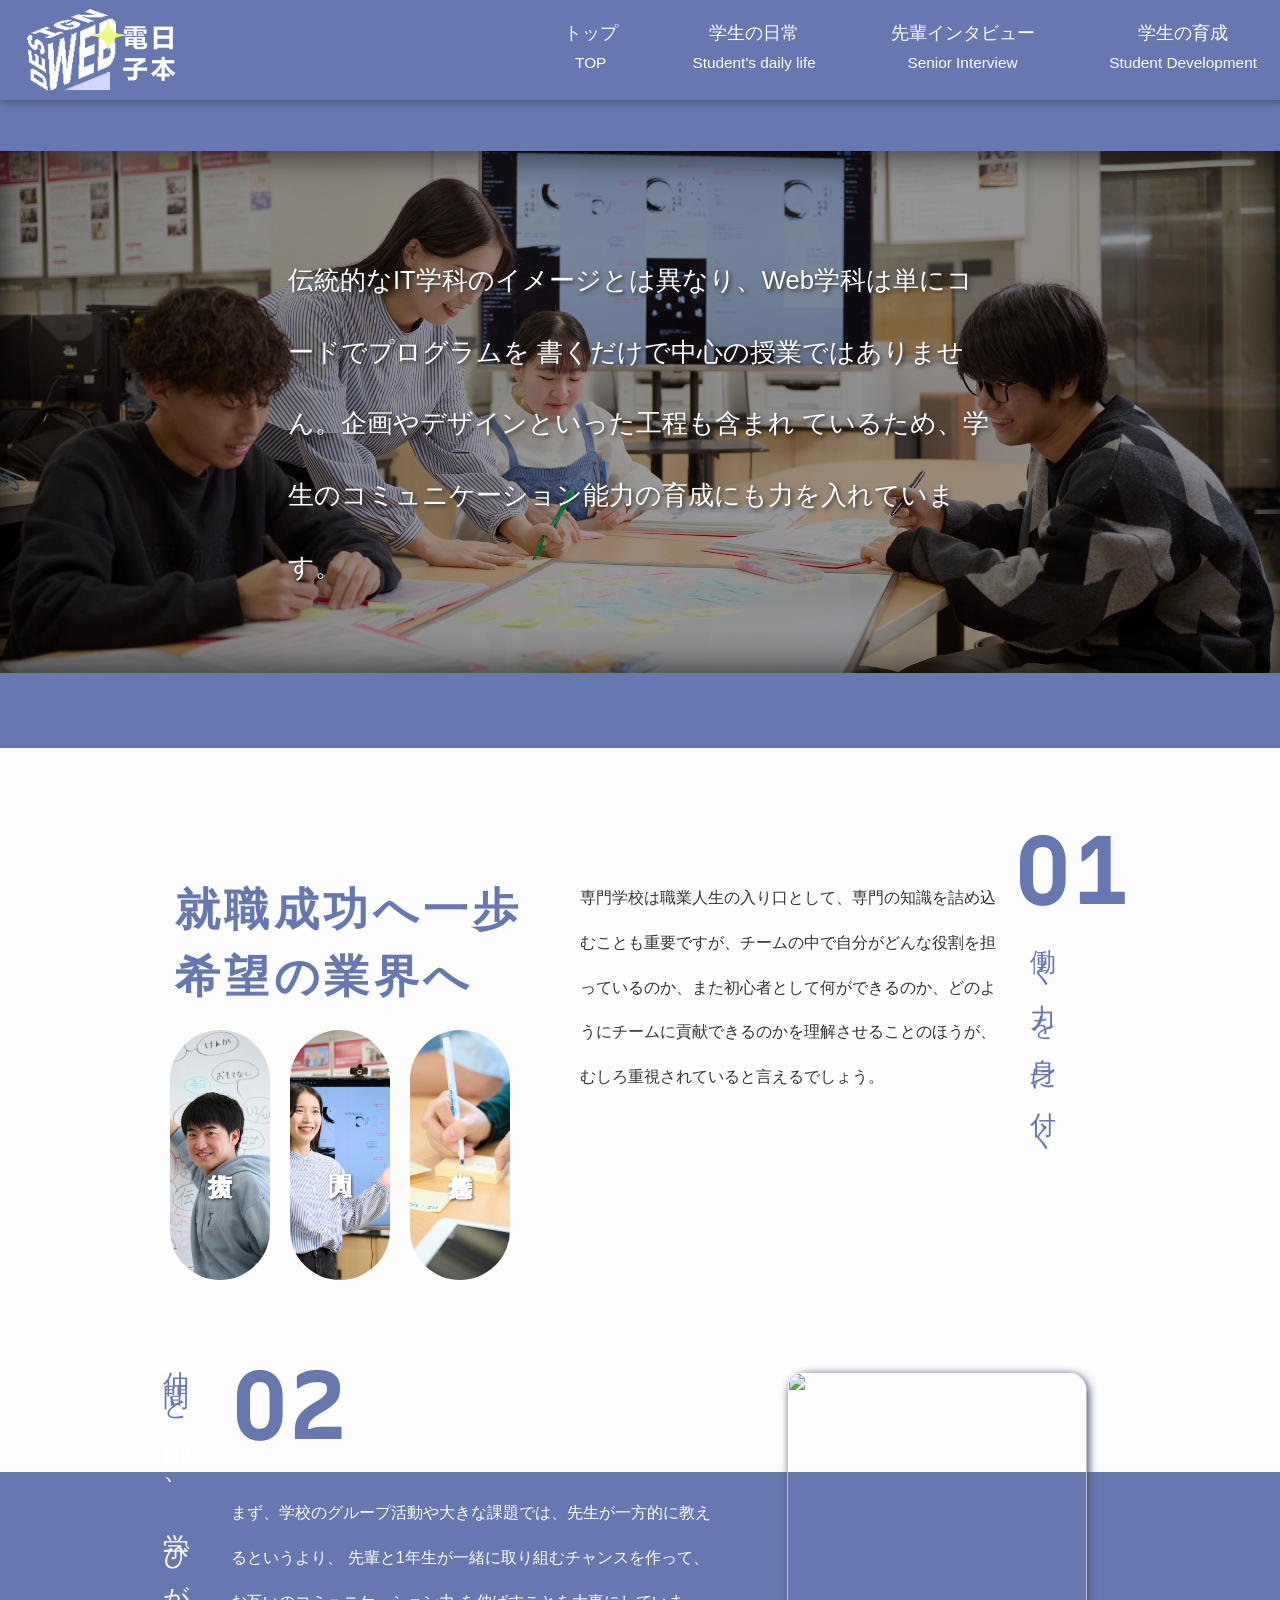
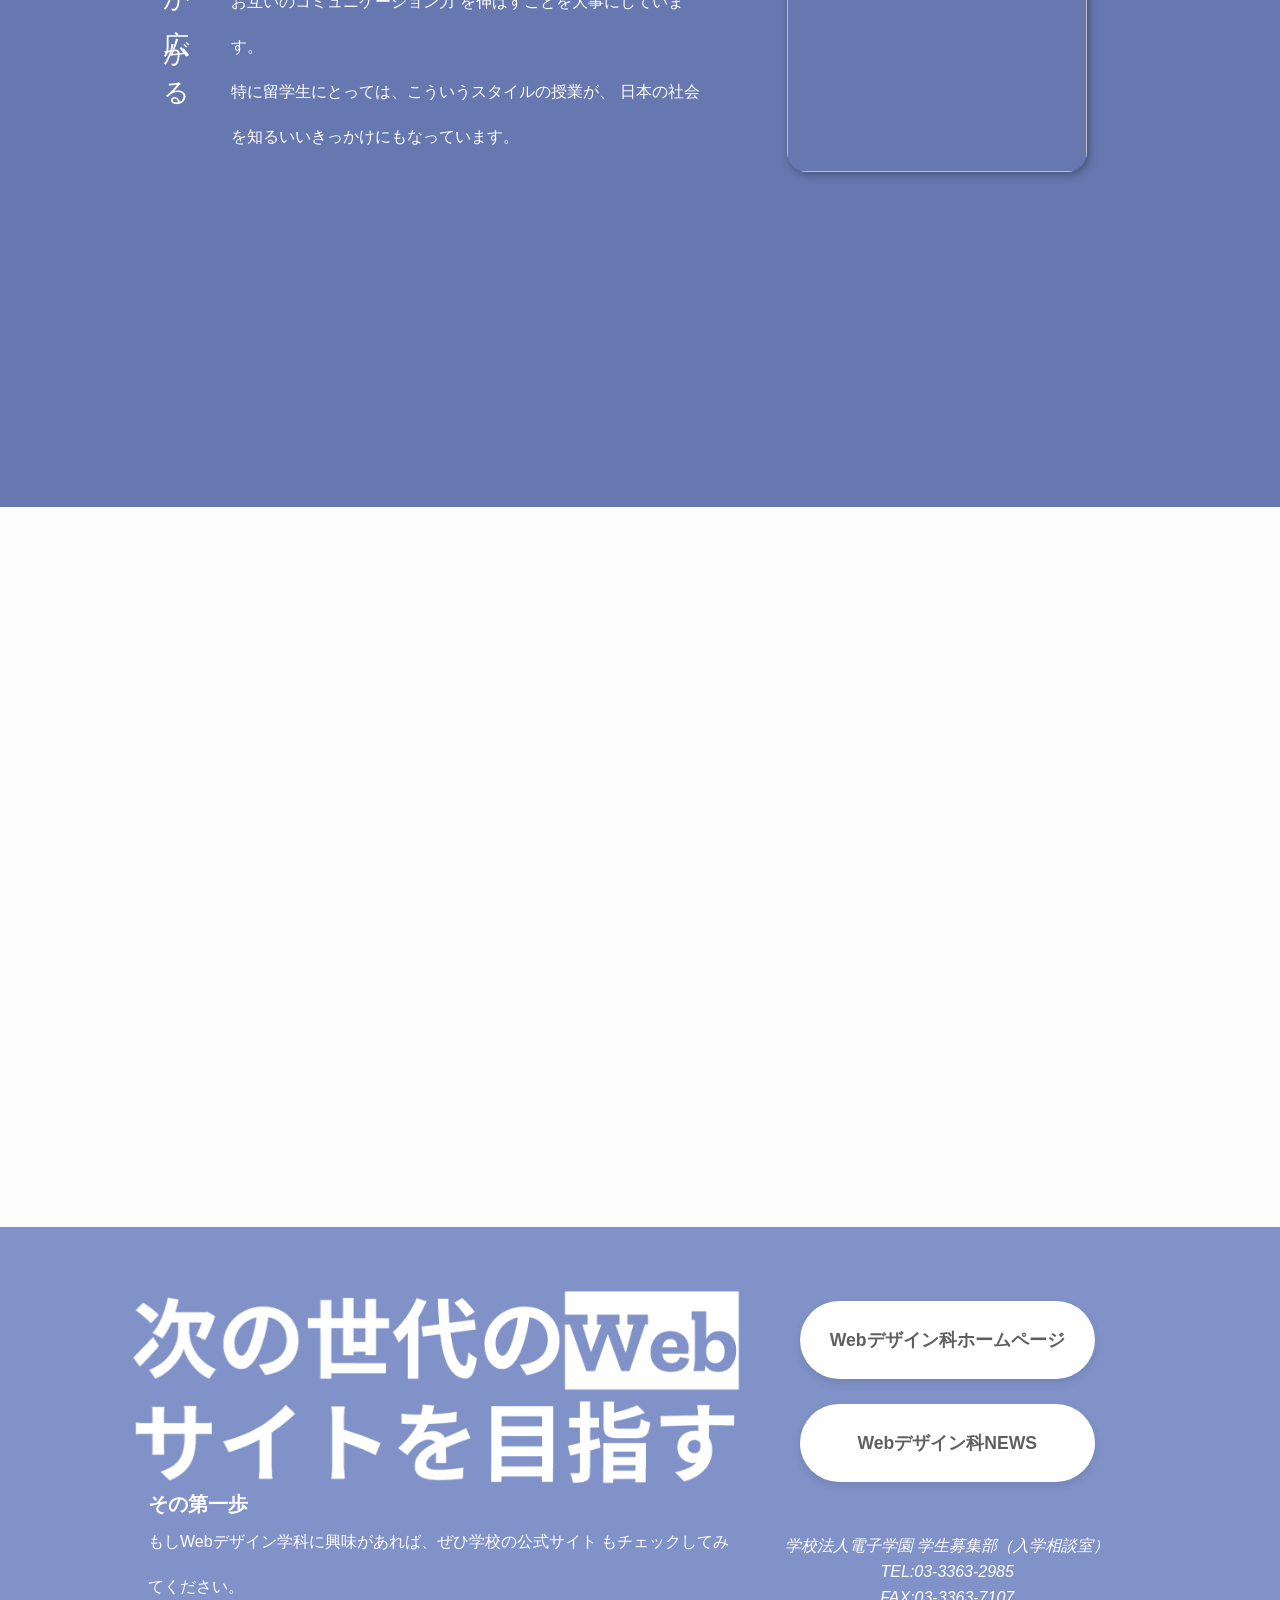
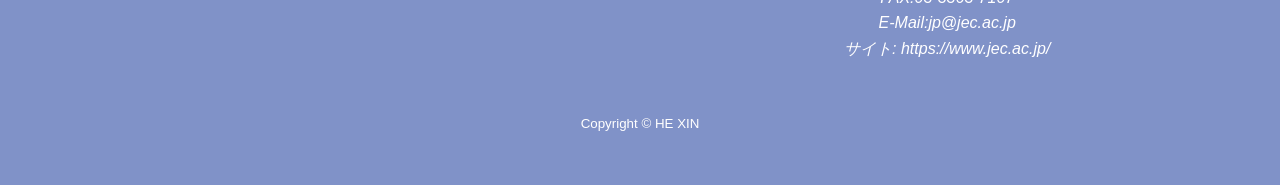
==== student-growth/index.html @ 9deec6c5 "first commit" ====
<!DOCTYPE html>
<html lang="jp">

<head>
    <meta charset="UTF-8">
    <meta name="viewport" content="width=device-width, initial-scale=1.0">
    <title>学生の育成</title>
    <link rel="stylesheet" href="../css/reset.css">
    <link rel="stylesheet" href="../css/style.css">
    <script src="../js/script.js" defer></script>
    <!-- 引入字体 -->
    <link href="https://fonts.googleapis.com/css2?family=Recursive:wght@300..1000&display=swap" rel="stylesheet">
</head>
<style>
    @media (min-width: 768px) {

        /* ------------header------------ */
        header {
            overflow: hidden;
            background: #6678AF;
        }

        header .ttl {
            padding: 4% 0;
            height: 72vh;
            min-height: 500px;
            max-width: 100%;
        }

        header .img {
            position: relative;
            overflow: hidden;
        }

        header .img::before {
            content: '';
            position: absolute;
            inset: 0;
            box-shadow: inset 0 10px 30px rgba(0, 0, 0, 0.4), inset 0 -10px 30px rgba(0, 0, 0, 0.4);
            pointer-events: none;
            /* 不挡交互 */
            z-index: 1;
        }

        header .img img {
            filter: brightness(60%);
        }

        header .txt {
            position: absolute;
            top: 50%;
            transform: translate(0, -50%);
            left: 0;
            right: 0;
            z-index: 1;
            width: 60%;
            margin: 0 auto;
            /* background-color: rgba(0, 0, 0, 0.4); */
            /* 半透明黑底 */
            padding: 1em 2em;
            border-radius: 50px;

        }

        header .txt p {
            color: #fff;
            text-shadow: 2px 2px 4px #2e2e2e;
            font-size: clamp(18px, 2vw, 36px);
        }

        /* ======================
        ----------main-1--------
        ====================== */
        .num {
            font-family: 'Recursive', sans-serif;
            font-size: 6em;
            font-weight: 700;
            color: #6678AF;
        }

        .main-s1 {
            display: grid;
            grid-template-areas:
                "left right";
            grid-template-columns: 1fr 1.5fr;
            gap: 50px;
            width: 50%;
            min-width: 980px;
            margin: 0 auto;
            /* background: url(../img/imags/top-main-bg3.png)no-repeat 100% 100%;
        background-size: 65%; */
            padding: 10% 0;
        }

        .main-s1 .right {
            grid-area: right;
        }

        /*----左----*/

        .main-s1 .left {
            grid-area: left;
        }

        .main-s1 .left .box {
            display: flex;
            gap: 20px;
            justify-content: center;
        }

        .main-s1 .left .ttl {
            position: relative;
            width: 100px;
            /* 可按需调整大小 */
            height: 250px;
            /* 可按需调整大小 */
            border-radius: 50px;
            /* 椭圆裁切 */
            overflow: hidden;
            flex-shrink: 0;
        }

        .main-s1 .left .ttl img {
            width: 100%;
            height: 100%;
            object-fit: cover;
            display: block;

            transition: filter 0.4s ease;
            /* 图片滤镜渐变 */
        }

        .main-s1 .left .ttl p {
            position: absolute;
            top: 50%;
            left: 50%;
            transform: translate(-50%, -50%);
            margin: 0;
            color: white;
            font-size: 1.5em;
            font-weight: bold;
            text-shadow: 1px 1px 3px rgba(0, 0, 0, 0.5);
            white-space: nowrap;
            writing-mode: vertical-rl;
            z-index: 2;

            transition: color 0.4s ease, text-shadow 0.4s ease;
            /* 文字颜色 & 光晕渐变 */
        }

        .main-s1 .left .ttl:hover img {
            filter: brightness(70%);
        }

        .main-s1 .left .ttl:hover p {
            color: #fff;
            text-shadow: 0 0 10px #fff;
        }

        .main-s1 .left .txt {
            min-width: 380px;
            width: 40%;
            margin: 0 auto;
            padding: 0 0 20px 25px;
        }

        .main-s1 .left .txt p {
            font-size: 2.8em;
            font-weight: 700;
            color: #6678AF;
            letter-spacing: 0.1em;
            /* 调整“列”与“列”之间的间距 */
            line-height: 1.5;
        }

        /*----右----*/
        .main-s1 .right .box {
            display: grid;
            grid-template-areas:
                "txt num"
                "txt ttl"
                "txt ttl"
                "txt ttl";
            grid-template-columns: 1fr 0.2fr;
            gap: 10px;
        }

        .main-s1 .right .num {
            grid-area: num;
            margin-top: -120%;
        }

        .main-s1 .right .ttl {
            grid-area: ttl;
            writing-mode: vertical-rl;
            font-size: clamp(20px, 2vw, 28px);
            letter-spacing: 0.5em;
            /* 调整“列”与“列”之间的间距 */
            color: #6678AF;
            text-align: center;
            width: 2.5em;
            margin-top: -75%;
        }

        .main-s1 .right .txt {
            grid-area: txt;
            min-width: 300px;
        }

        /* ======================
        ----------main-2--------
        ====================== */

        /* -------blue background------- */
        .blue {
            background-color: #6678AF;
            margin-bottom: 25%;
        }

        .blue-inner {
            position: relative;
            /* height: 800px; */
            height: 800px;
            /* 再嵌套一层div保证最大的父元素不具备相对定位从而保留页面整体的信息流效果 */
        }

        @media (max-width: 19200px) {
            .blue-inner {
                position: relative;
                height: 715px;
            }
        }

        @media (max-width: 1880px) {
            .blue-inner {
                position: relative;
                height: 710px;
            }
        }

        @media (max-width: 1820px) {
            .blue-inner {
                position: relative;
                height: 710px;
            }
        }

        @media (max-width: 1720px) {
            .blue-inner {
                position: relative;
                height: 710px;
            }
        }

        @media (max-width: 1680px) {
            .blue-inner {
                position: relative;
                height: 705px;
            }
        }

        @media (max-width: 1620px) {
            .blue-inner {
                position: relative;
                height: 700px;
            }
        }


        @media (max-width: 1574px) {
            .blue-inner {
                position: relative;
                height: 700px;
            }
        }

        @media (max-width: 1520px) {
            .blue-inner {
                position: relative;
                height: 695px;
            }
        }

        @media (max-width: 1400px) {
            .blue-inner {
                position: relative;
                height: 690px;
            }
        }

        @media (max-width: 1390px) {
            .blue-inner {
                position: relative;
                height: 685px;
            }
        }

        @media (max-width: 1380px) {
            .blue-inner {
                position: relative;
                height: 680px;
            }
        }

        @media (max-width: 1370px) {
            .blue-inner {
                position: relative;
                height: 675px;
            }
        }

        @media (max-width: 1350px) {
            .blue-inner {
                position: relative;
                height: 660px;
            }
        }

        @media (max-width: 1340px) {
            .blue-inner {
                position: relative;
                height: 655px;
            }
        }

        @media (max-width: 1320px) {
            .blue-inner {
                position: relative;
                height: 650px;
            }
        }

        @media (max-width: 1300px) {
            .blue-inner {
                position: relative;
                height: 640px;
            }
        }


        @media (max-width: 1280px) {
            .blue-inner {
                position: relative;
                height: 635px;
            }
        }

        .main-s2 {
            min-width: 980px;
            width: 50%;
            margin: 5% auto 0 auto;
        }

        .main-s2 .box {
            display: grid;
            grid-template-areas:
                "ttl txt img";
            grid-template-columns: 0.1fr 1fr 0.8fr;
            gap: 30px;
        }

        .main-s2 .box .ttl {
            grid-area: ttl;
            color: #fff;
            writing-mode: vertical-rl;
            font-size: clamp(24px, 2vw, 28px);
            letter-spacing: 0.5em;
            /* 调整“列”与“列”之间的间距 */
            line-height: 2;
            margin-top: -120px;
            font-weight: 300;
        }

        .main-s2 .box .ttl span {
            color: #6678AF;
            font-weight: 400;
        }

        .main-s2 .box .txt {
            grid-area: txt;
            margin-top: -200px;
            min-width: 400px;
        }

        .main-s2 .box .txt .txt1 {
            color: #fff;
            font-weight: 300;
            margin-top: -50px;
        }

        .main-s2 .box .img {
            grid-area: img;
            width: 300px;
            /* 可以根据需要设置 */
            height: 400px;
            /* 宽高由你决定 */
            overflow: hidden;
            /* 裁剪多余部分 */
            position: relative;
            border-radius: 20px;
            box-shadow: 2px 2px 8px #455175;
            margin: 0 auto;
            margin-top: -100px;

        }

        .main-s2 .box .img img {
            width: 100%;
            height: 100%;
            object-fit: cover;
            /* 关键属性：保持比例填充并裁剪多余 */
            display: block;
        }

        /* ======================
        ----------main-3--------
        ====================== */
        .main-s3 {
            margin: 5% auto;
        }

        .main-s3 .box {
            display: grid;
            grid-template-areas:
                "left1 left right";
            grid-template-columns: 0.1fr 1fr 0.3fr;
            gap: 30px;
            width: 50%;
            min-width: 980px;
            margin: 0 auto;
        }

        .main-s3 .box .left {
            margin-top: 100px;
            grid-area: left;
        }

        .main-s3 .box .left1 {
            grid-area: left1;
        }

        .main-s3 .box .right {
            grid-area: right;
            margin-top: 10px;
        }

        .main-s3 .box .right .num {
            color: #fff;
            margin: 0 0 -120px -50px;
        }

        .main-s3 .box .right .ttl {
            writing-mode: vertical-rl;
            font-size: clamp(20px, 2vw, 28px);
            letter-spacing: 0.5em;
            /* 调整“列”与“列”之间的间距 */
            line-height: 2;
            color: #6678AF;
        }

        .main-s3 .box .right .ttl .shiro {
            color: #fff;
            font-weight: 300;
        }

        .lowered {
            display: inline-block;
            vertical-align: top;
            /* 默认值是baseline，你可以试试 top/bottom 等 */
            margin-top: 2.5em;
            /* 向下偏移 */
        }

        .main-s3 .box .left .img {
            width: 450px;
            /* 可以根据需要设置 */
            height: 250px;
            /* 宽高由你决定 */
            overflow: hidden;
            /* 裁剪多余部分 */
            position: relative;
            margin-bottom: 20px;
            box-shadow: 2px 2px 8px #455175;
            border-radius: 20px;
        }

        .main-s3 .box .left .img img {
            width: 100%;
            height: 100%;
            object-fit: cover;
            /* 关键属性：保持比例填充并裁剪多余 */
            display: block;
        }
    }


    /* ===================================================
                    手机端（≤768px）样式
    =================================================== */


    @media (max-width: 768px) {
        .fade-toggle .txt p {
            font-size: 15px;
            line-height: 2em;
            margin-bottom: 14px;
        }

        .fade-toggle .img img {
            border-radius: 10px;
        }

        main section {
            box-shadow: 0px 0px 9px #aeaeae;
        }

        .blue-inner {
            background: #fff;
            border-radius: 20px;
            box-shadow: 0px 0px 9px #aeaeae;
        }

        .main-s3,
        .main-s2 {
            box-shadow: none;
        }

        .box .num,
        .main-s1 .left .txt p,
        .main-s2 .img img,
        .main-s3 .ttl {
            display: none;
        }

        body {
            background: #d7e0f9;
        }

        header .ttl {
            background: #fff;
            border-radius: 20px;
            padding: 18px;
            margin: 16px;
            box-shadow: 0px 0px 9px #aeaeae;
        }

        main {
            padding: 16px;
        }

        .main-s1 .right .ttl {
            font-size: 20px;
            font-weight: 600;
            color: #222;
            text-align: center;
        }

        .main-s1 .right .txt {
            font-size: 15px;
            line-height: 2;
            color: #444;
        }

        .main-s1 .left .box {
            display: flex;
            gap: 20px;
            justify-content: center;
        }

        .main-s1 .left .ttl {
            position: relative;
            width: 100px;
            /* 可按需调整大小 */
            height: 250px;
            /* 可按需调整大小 */
            border-radius: 50px;
            /* 椭圆裁切 */
            overflow: hidden;
            flex-shrink: 0;
        }

        .main-s1 .left .ttl img {
            width: 100%;
            height: 100%;
            object-fit: cover;
            display: block;

            transition: filter 0.4s ease;
            /* 图片滤镜渐变 */
        }

        .main-s1 .left .ttl p {
            position: absolute;
            top: 50%;
            left: 50%;
            transform: translate(-50%, -50%);
            margin: 0;
            color: white;
            font-size: 1.5em;
            font-weight: bold;
            text-shadow: 1px 1px 3px rgba(0, 0, 0, 0.5);
            white-space: nowrap;
            writing-mode: vertical-rl;
            z-index: 2;

            transition: color 0.4s ease, text-shadow 0.4s ease;
            /* 文字颜色 & 光晕渐变 */
        }

        .main-s1 .left .ttl:hover img {
            filter: brightness(70%);
        }

        .main-s1 .left .ttl:hover p {
            color: #fff;
            text-shadow: 0 0 10px #fff;
        }

        /* 1. 重置所有可能撑开页面的固定宽度 */
        .main-s1 .left .txt {
            min-width: auto;
            /* 取消 380px 的限制 */
            width: 100%;
            /* 改为全宽或根据需求调整 */
            padding: 0 15px;
            /* 适当减少内边距 */
            box-sizing: border-box;
            /* 确保 padding 不增加总宽度 */
        }

        .main-s2 {
            margin: 0;
        }

        .main-s2 .ttl {
            font-size: 20px;
            font-weight: 600;
            margin-bottom: 14px;
            text-align: center;
            line-height: 1.5;
        }

        .main-s2 .box .txt1 {
            font-size: 15px;
            line-height: 2;
            color: #444;
            margin-bottom: 0;
        }

        .main-s3 .left .img {
            margin-bottom: 14px;
        }

        .main-s3 .left .img img {
            width: 100%;
            border-radius: 10px;
        }

        .main-s3 .left p {
            font-size: 15px;
            line-height: 2;
            color: #444;
            margin-bottom: 14px;
        }


        /* 第一条杠：向下旋转 45 度并下移 */
        .hamburger.active span:nth-child(1) {
            transform: translateY(9.5px) rotate(45deg);
        }

        /* 第二条杠：向左滑动并隐藏 */
        .hamburger.active span:nth-child(2) {
            opacity: 0;
            transform: translateX(-20px);
        }

        /* 第三条杠：向上旋转 45 度并上移 */
        .hamburger.active span:nth-child(3) {
            transform: translateY(-9.5px) rotate(-45deg);
        }
    }
</style>

<body>
    <header id="mainHeader">
        <div class="nav">
            <h1 class="LOGO"><a href="../index.html"><img src="../img/imags/LOGO.png" alt=""></a></h1>
            <!-- 汉堡按钮 -->
            <div class="hamburger" id="hamburger">
                <span></span>
                <span></span>
                <span></span>
            </div>

            <ul id="navMenu">
                <li><a href="../index.html">トップ<br><span>TOP</span></a></li>
                <li><a href="../student-life/index.html">学生の日常<br><span>Student's daily life</span></a></li>
                <li><a href="../student-interview/index.html">先輩インタビュー<br><span>Senior Interview</span></a></li>
                <li><a href="../student-growth/index.html">学生の育成<br><span>Student Development</span></a></li>
            </ul>
        </div>
        <!-- 背景遮罩层 -->
        <div class="menu-overlay" id="menuOverlay"></div>

        <div class="ttl fade-toggle">
            <div class="txt">
                <p>伝統的なIT学科のイメージとは異なり、Web学科は単にコードでプログラムを
                    書くだけで中心の授業ではありません。企画やデザインといった工程も含まれ
                    ているため、学生のコミュニケーション能力の育成にも力を入れています。
                </p>
            </div>
            <div class="img">
                <img src="../img/gro/h-bg.jpg" alt="">
            </div>
        </div>
    </header>

    <main>
        <section class="main-s1 fade-toggle">
            <div class="right">
                <div class="box">
                    <p class="num">01</p>
                    <p class="ttl">働く力を身に付く</p>
                    <p class="txt">
                        専門学校は職業人生の入り口として、専門の知識を詰め込むことも重要ですが、チームの中で自分がどんな役割を担っているのか、また初心者として何ができるのか、どのようにチームに貢献できるのかを理解させることのほうが、むしろ重視されていると言えるでしょう。
                    </p>
                </div>
            </div>

            <div class="left">
                <div class="txt">
                    <p>就職成功へ一歩希望の業界へ</p>
                </div>
                <div class="box">
                    <div class="ttl">
                        <p>技術力</p>
                        <img src="../img/gro/s1-1.jpg" alt="">
                    </div>
                    <div class="ttl">
                        <p>人間力</p>
                        <img src="../img/gro/s1-2.jpg" alt="">
                    </div>
                    <div class="ttl">
                        <p>責任感</p>
                        <img src="../img/gro/s1-3.jpg" alt="">
                    </div>
                </div>
            </div>
        </section>

        <div class="blue">
            <div class="blue-inner">
                <section class="main-s2 fade-toggle">
                    <div class="box">
                        <p class="ttl"><span>仲間と</span>創る、学びが広がる</p>
                        <div class="txt">
                            <p class="num">02</p>
                            <p class="txt1">まず、学校のグループ活動や大きな課題では、先生が一方的に教えるというより、
                                先輩と1年生が一緒に取り組むチャンスを作って、お互いのコミュニケーション力
                                を伸ばすことを大事にしています。<br>
                                特に留学生にとっては、こういうスタイルの授業が、
                                日本の社会を知るいいきっかけにもなっています。
                            </p>
                        </div>
                        <div class="img">
                            <img src="../img/gro/s2.jpg" alt="">
                        </div>
                    </div>
                </section>

                <section class="main-s3 fade-toggle">
                    <div class="box">
                        <div class="left1"></div>
                        <div class="left">
                            <div class="img">
                                <img src="../img/gro/s3.jpg" alt="">
                            </div>
                            <p>また、学生が自分では解決できない問題に直面した際には、週に2日、
                                先生が残って質問対応をしてくれる体制も整えられています。
                                日本語の練習に関することでも、課題についていけないと感じることでも、
                                それぞれに応じたサポートが学科から受けられます。そして、私たち学生も、
                                こうした環境の中で少しずつ慣れ、着実に成長していきます。
                            </p>
                        </div>
                        <div class="right">
                            <p class="num">03</p>
                            <p class="ttl"><span class="shiro">悩み</span>を一人で抱えない、<br>
                                <span class="lowered"></span>
                                心強いサポート
                            </p>
                        </div>
                    </div>
                </section>
            </div>
        </div>

    </main>

    <footer>
        <section class="footer-nav-box  fade-toggle">
            <div class="footer-nav">
                <a href="../student-life/index.html" class="footer-box">
                    <img src="../img/37.JPG" alt="">
                    <h4 class="nav-h4">学生の日常</h4>
                </a>
                <a href="../student-interview/index.html" class="footer-box">
                    <img src="../img/12.JPG" alt="">
                    <h4 class="nav-h4">先輩インタビュー</h4>
                </a>
                <a href="../student-growth/index.html" class="footer-box">
                    <img src="../img/38.JPG" alt="">
                    <h4 class="nav-h4">学生の育成</h4>
                </a>

                <a href="#" class="scroll-to-top">
                    <img class="web" src="../img/imags/top-main-bg2.png" alt="">
                    <h4>TOPに戻る</h4>
                </a>
            </div>
        </section>

        <section class="footer-bot">
            <div class="footer-bot-d1">
                <img src="../img/imags/top-footer-bg.png" alt="">
                <h3>その第一歩</h3>
                <p>もしWebデザイン学科に興味があれば、ぜひ学校の公式サイト
                    もチェックしてみてください。
                </p>
            </div>

            <div class="footer-bot-d2">
                <div class="btn">
                    <a href="https://www.jec.ac.jp/course/mobile/aw/">Webデザイン科ホームページ</a>
                    <br>
                    <a href="https://aw-hotpage.jec.ac.jp/">Webデザイン科NEWS</a>
                </div>
                <address>
                    学校法人電子学園 学生募集部（入学相談室）<br>
                    TEL:03-3363-2985<br>
                    FAX:03-3363-7107<br>
                    E-Mail:jp@jec.ac.jp<br>
                    サイト: <a href="https://www.jec.ac.jp/">https://www.jec.ac.jp/</a>
                </address>
            </div>
            <small>Copyright © HE XIN</small>
        </section>
    </footer>
    <script>

    </script>
</body>

</html>
---- css/style.css ----
/* ================================================
                    通用样式PC
================================================== */

h3 {
    font-size: clamp(20px, 1.5vw, 24px);
}

p {
    font-size: clamp(16px, 1.2vw, 20px);
    line-height: 2.8;
    color: #333;

}

/* 为所有带有hgt标签p设置下行距隔开距离 */
.hgt {
    margin-bottom: 1em;
}



/* ==============================================
                    PC端通用样式
=============================================== */
@media (min-width: 768px) {

    /* 为h3增加空行 */
    h3 {
        margin-left: -5%;

    }

    .fade-toggle {
        opacity: 0;
        transform: translateY(20px);
        transition: opacity 1s ease, transform 1s ease;
        will-change: opacity, transform;
    }

    .fade-toggle.visible {
        opacity: 1;
        transform: translateY(0);
    }


    /* =======================
            footer
    ========================= */
    footer {
        padding-top: 12%;
    }

    .footer-nav-box {
        background-color: #EEF2FF;
        margin-bottom: 2%;
        position: relative;
        height: 220px;
        width: 100%;
    }

    .footer-nav {
        display: flex;
        padding: 0 15%;
        position: absolute;
        bottom: 50px;
        text-align: center;
    }

    .footer-nav>a {
        width: 22%;
        margin: 0 auto;
    }

    .web {
        margin-top: -8%;
    }

    .footer-nav>a img {
        border-radius: 5% 5% 0 0;
    }

    .footer-nav>a .nav-h4 {
        background-color: #fff;
        padding: 10px 0;
        border-radius: 0 0 15px 15px;
    }

    .footer-bot {
        background-color: #8092C8;
    }



    .footer-box {
        cursor: pointer;
        /* 鼠标变成手型 */
        transition: transform 0.3s ease, box-shadow 0.3s ease;
        border-radius: 10px;
        overflow: hidden;
        text-align: center;
    }

    .footer-box:hover {
        transform: scale(1.05);
        box-shadow: 0 10px 20px rgba(0, 0, 0, 0.2);
    }



    /* 鼠标移上父元素 footer-box 时 h4 跟着变 */
    .footer-box:hover h4 {
        background-color: #6678AF;
        color: #fff;
        box-shadow: 0 4px 8px rgba(0, 0, 0, 0.2);
        transform: translateY(-3px);
    }


    .footer-box img {
        width: 100%;
        transition: transform 0.4s ease;
    }

    .footer-box:hover img {
        transform: scale(1.1);
    }


    /* footer-bot */
    .footer-bot {
        padding: 5% 10% 0 10%;
        display: grid;
        grid-template-areas:
            "r l"
            "txt txt";
        grid-template-columns: 1.5fr 1fr;
    }

    .footer-bot-d1 {
        grid-area: r;
    }

    .footer-bot-d2 {
        grid-area: l;
    }

    small {
        grid-area: txt;
    }

    /* 左侧 */
    .footer-bot-d1 h3,
    .footer-bot-d1 p {
        color: #fff;
        margin: 0 0 0 20px;
    }


    /* 右侧 */
    .footer-bot .btn {
        margin: 0 auto;
        display: flex;
        flex-direction: column;
        width: fit-content;
        /* 宽度根据内容自适应 */
        min-width: 280px;
        /* 设置最小宽度 */
        padding: 10px 20px;
        /* 整体内边距 */
        background-color: transparent;
        /* 去掉背景，按钮自身有背景 */
    }


    .footer-bot .btn a {
        position: relative;
        display: block;
        color: #5F5F5F;
        text-decoration: none;
        font-weight: bold;
        font-size: 1.1rem;
        padding: 25px 30px;
        /* 上下左右内边距，保持胶囊大小 */
        border-radius: 50px;
        /* 完全圆角，胶囊形 */
        background-color: #fff;
        box-shadow: 0 4px 8px rgba(0, 0, 0, 0.1);
        transition: background-color 0.3s ease, color 0.3s ease;
        text-align: center;
    }

    .footer-bot .btn a:hover {
        background-color: #6678AF;
        color: #fff;
    }

    .footer-bot .btn a:hover::after {
        transform: scaleX(1);
    }

    .footer-bot-d2 address {
        padding-top: 10%;
        color: #fff;
        text-align: center;
    }

    .footer-bot small {
        margin: 5% auto;
        color: #fff;
    }


    /* ========================
                nav
    ========================= */

    header .nav {
        display: flex;
        width: 100%;
        background-color: #6678AF;
        box-shadow: 2px 2px 8px #455175;
    }

    header .nav h1 {
        display: flex;
        /* h1 变成弹性容器 */
        justify-content: center;
        /* 水平居中 */
        align-items: center;
        /* 垂直居中 */
        height: 100px;
        margin-left: 2%;
    }

    header .nav h1 img {
        width: 60%;
    }

    header ul {
        display: flex;
        /* 菜单横向排列 */
        margin-left: auto;
        /* 将 ul 推到右侧 */
        padding: 0;
        width: 60%;
    }

    header ul li {
        color: #fff;
        text-align: center;
        margin: auto 3%;
        /* 将 li 推到右侧 */
        margin-left: auto;
    }


    header ul li a {
        position: relative;
        color: #fff;
        text-decoration: none;
        /* 去掉默认下划线 */
        display: inline-block;
        /* 方便伪元素定位 */
        padding-bottom: 5px;
        /* 给下划线留点空间 */
    }

    header ul li a span {
        font-size: clamp(12px, 1.2vw, 16px);
    }

    header ul li a {
        font-size: clamp(18px, 1.2vw, 24px);
    }

    /* 伪元素作为下划线 */
    header ul li a::after {
        content: "";
        position: absolute;
        left: 0;
        bottom: 0;
        height: 2px;
        /* 下划线厚度 */
        width: 100%;
        background-color: white;
        transform: scaleX(0);
        /* 初始无宽度 */
        transform-origin: left;
        transition: transform 0.3s ease;
    }

    /* 悬浮时动画展开 */
    header ul li a:hover::after {
        transform: scaleX(1);
    }
}


/* ================================================
                    移动端通用样式
================================================== */
@media (max-width: 768px) {

    /* =======================
            nav
    ========================= */
    main {
        background: #d7e0f9;
    }

    main section {
        border-radius: 20px;
        padding: 18px;
        margin-bottom: 28px;
        background: #fff;
    }

    /* 汉堡包按钮 */
    .nav {
        position: relative;
        background: #6678AF;
    }

    /* 隐藏原始菜单 */
    .nav ul {
        position: fixed;
        top: 0;
        right: -100%;
        width: 70%;
        height: 100%;
        background: #fff;
        flex-direction: column;
        align-items: flex-start;
        justify-content: flex-start;
        padding: 60px 20px;
        transition: right 0.3s ease;
        z-index: 1001;
        /* 比遮罩层高 */
    }

    /* 打开时 */
    .nav ul.open {
        right: 0;
    }

    /* 汉堡按钮样式 */
    .hamburger {
        width: 45px;
        height: 30px;
        display: flex;
        flex-direction: column;
        justify-content: space-between;
        cursor: pointer;
        z-index: 1000;
        /* 比菜单更高 */
    }

    .hamburger span {
        display: block;
        height: 3px;
        background: #ffffff;
        border-radius: 5px;
        transition: 0.3s;
    }

    #navMenu li {
        font-size: 20px;
        margin-bottom: 14px;
        margin-left: 30px;
        margin-top: 20px;
        color: #6678AF;
        font-weight: 500;
    }

    /* 打开时的汉堡按钮动画（X形状） */
    .hamburger.active span:nth-child(1) {
        transform: rotate(45deg) translate(5px, 5px);
    }

    .hamburger.active span:nth-child(2) {
        opacity: 0;
    }

    .hamburger.active span:nth-child(3) {
        transform: rotate(-45deg) translate(6px, -6px);
    }


    /* 遮罩层 */
    .menu-overlay {
        position: fixed;
        top: 0;
        left: 0;
        width: 100%;
        height: 100%;
        background: rgba(0, 0, 0, 0.5);
        opacity: 0;
        visibility: hidden;
        transition: opacity 0.3s ease;
        z-index: 1000;
        /* 在菜单下面、在内容上面 */
    }

    .menu-overlay.show {
        opacity: 1;
        visibility: visible;
    }


    /* 其他heder */
    header .nav {
        display: flex;
    }

    header .nav .LOGO {
        margin-right: auto;
        display: flex;
        /* h1 变成弹性容器 */
        justify-content: center;
        /* 水平居中 */
        align-items: center;
    }

    header .nav .LOGO img {
        width: 35%;
        margin: 5%;
    }

    header .nav .hamburger {
        margin: 5%;
    }

    header ul li a span {
        display: none;
    }

    /* =======================
            footer
    ========================= */
    .footer-box img,
    .scroll-to-top {
        display: none;
    }

    footer {
        padding: 10px;
        background-color: #8092C8;
        /* 防止子元素塌陷 */
        overflow: auto;
    }

    footer .footer-nav {
        display: flex;
        text-align: center;
        background: #bbcbfa;
        border-radius: 15px;
    }

    footer .footer-nav a {
        font-size: 12px;
        width: 25%;
        height: 50px;
        display: flex;
        /* h1 变成弹性容器 */
        justify-content: center;
        /* 水平居中 */
        align-items: center;
        border-left: 2px solid #8693bb;
    }

    footer .footer-nav a:first-child {
        border: none;
    }

    .scroll-to-top img {
        display: none;
    }

    .footer-bot-d1 img {
        width: 90%;
        margin: 5%;
    }

    .footer-bot-d1 h3,
    .footer-bot-d1 p,
    .footer-bot-d2 .btn {
        display: none;
    }

    .footer-bot-d2 address {
        color: #fff;
        font-size: 12px;
        margin-left: 7%;
    }

    small {
        display: block;
        /* 让 small 变成块级元素 */
        text-align: center;
        /* 文本居中 */
        margin: 5%;
    }
}
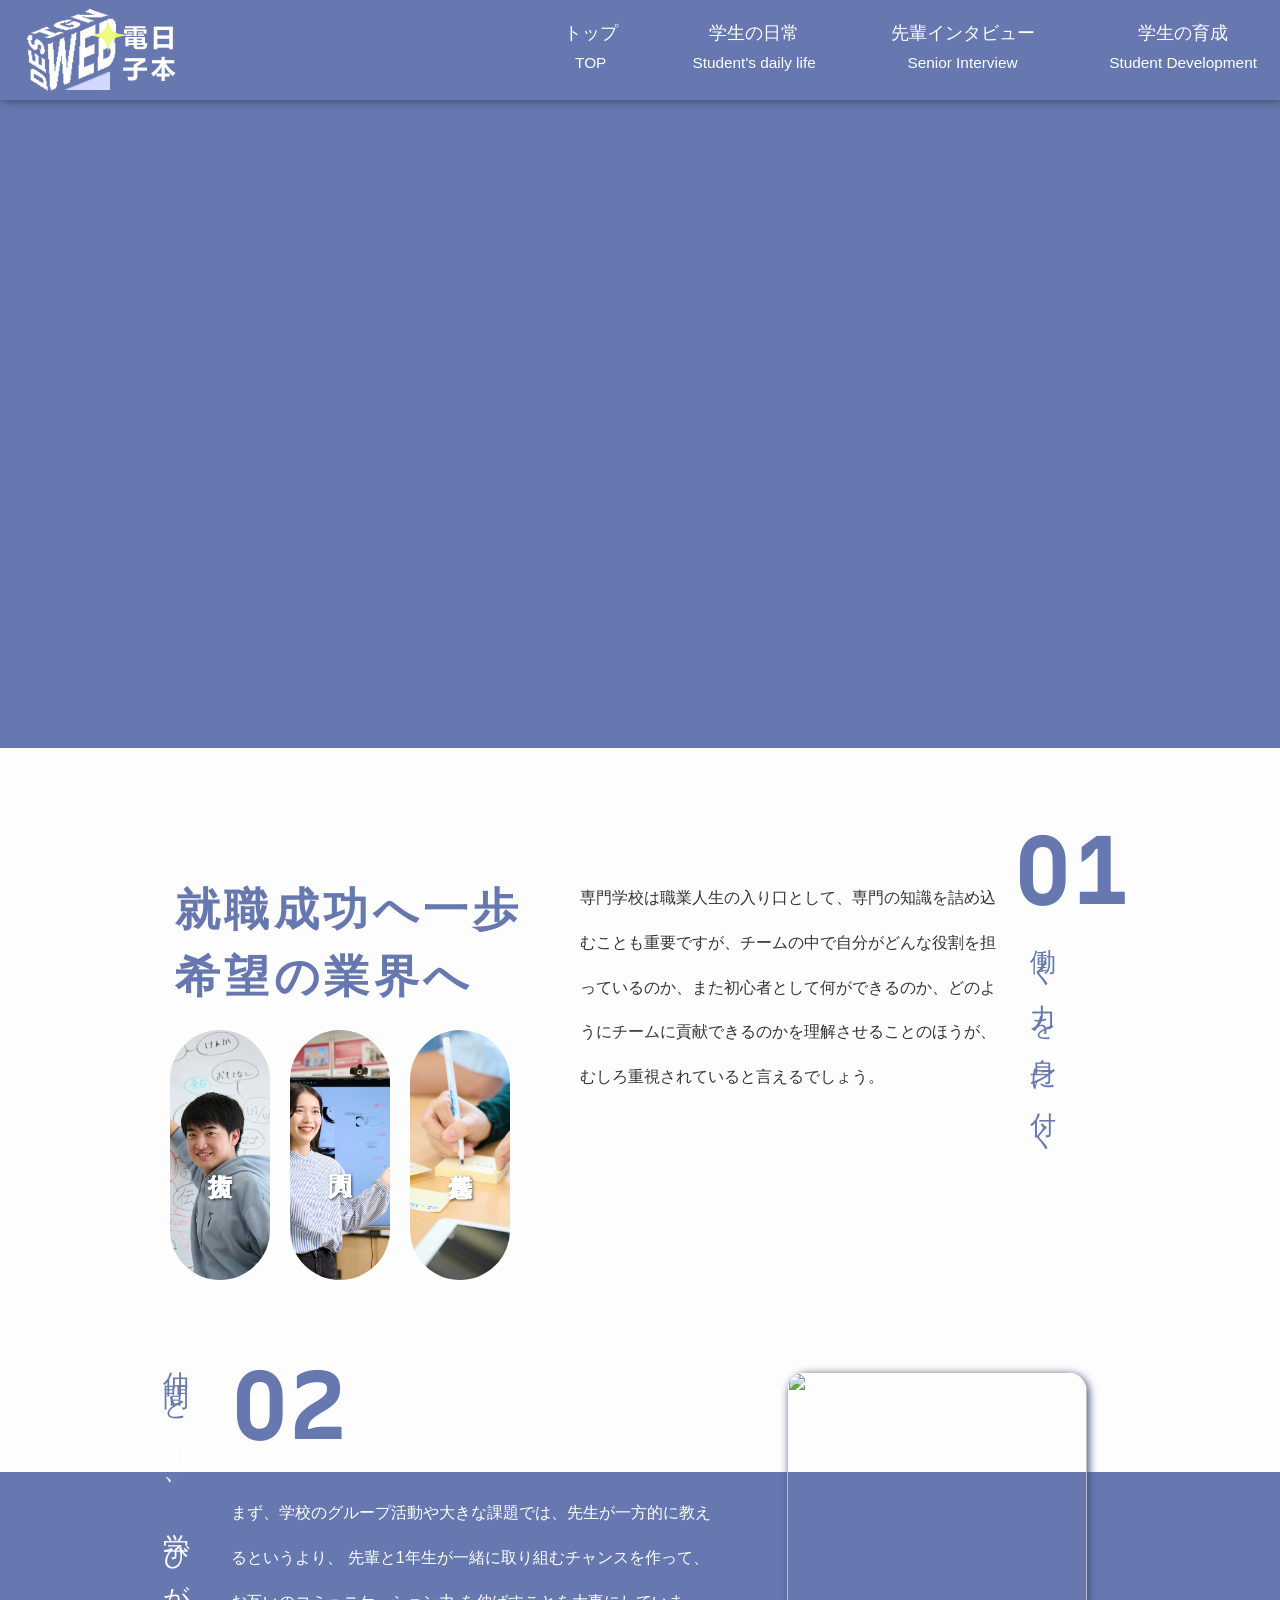
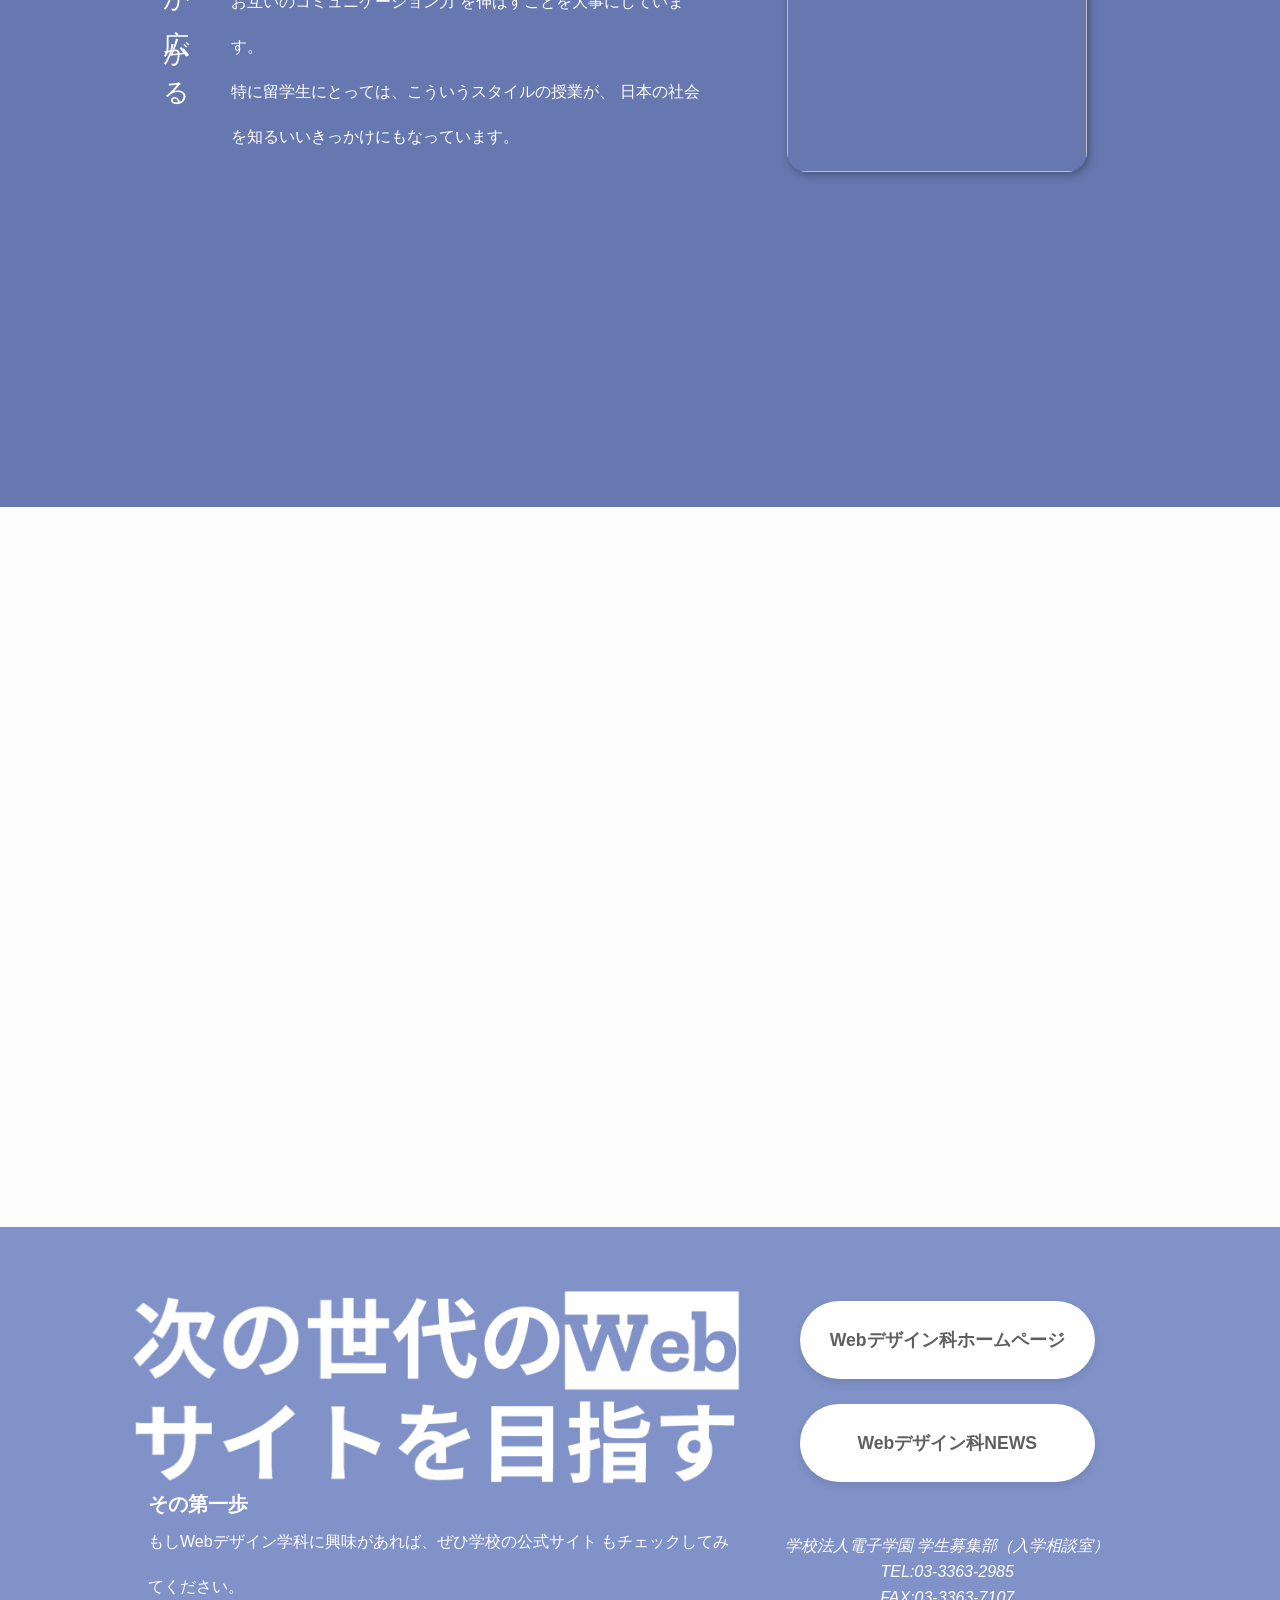
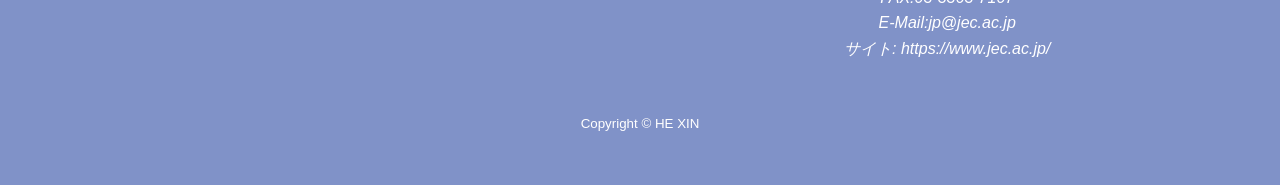
==== commit 3213b49f: "bug" ====
--- a/student-growth/index.html
+++ b/student-growth/index.html
@@ -8,6 +8,8 @@
     <link rel="stylesheet" href="../css/reset.css">
     <link rel="stylesheet" href="../css/style.css">
     <script src="../js/script.js" defer></script>
+    <link rel="icon" type="image/png" href="../img/imags/icon.png">
+
     <!-- 引入字体 -->
     <link href="https://fonts.googleapis.com/css2?family=Recursive:wght@300..1000&display=swap" rel="stylesheet">
 </head>
